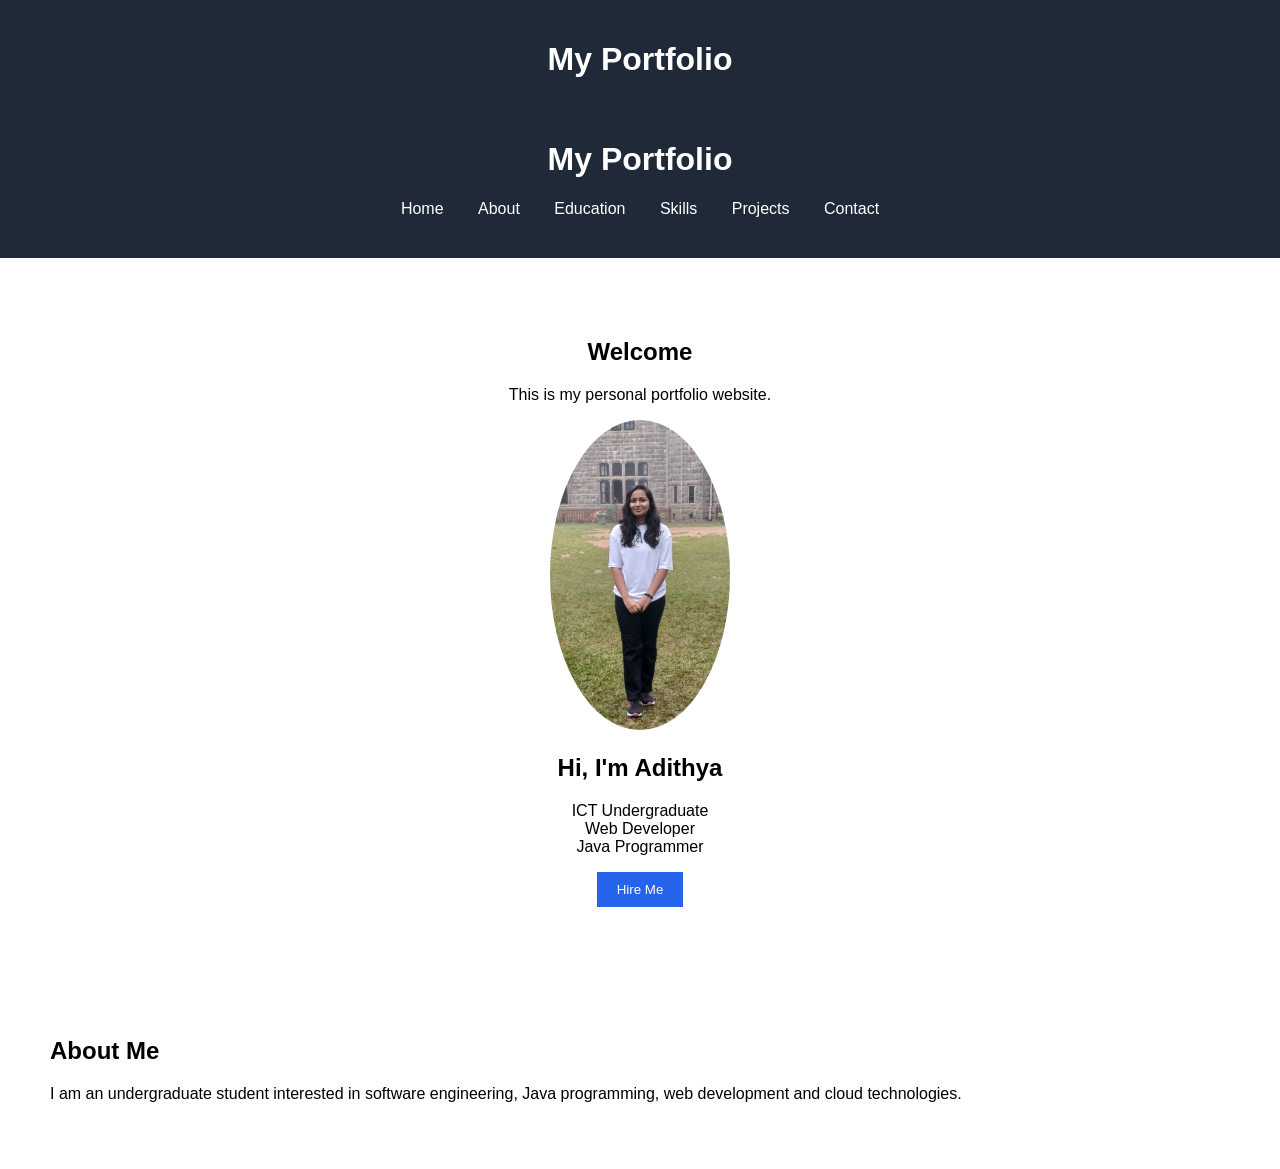
==== index.html @ 4e581aad "Add About Me section" ====
<!DOCTYPE html>
<html lang="en">
<head>
    <meta charset="UTF-8">
    <meta name="viewport" content="width=device-width, initial-scale=1.0">
    <title>Adithya Portfolio</title>

    <link rel="stylesheet" href="style.css">
</head>
<body>

<header>
    <h1>My Portfolio</h1>
    <header>

<h1>My Portfolio</h1>

<nav>

<a href="#">Home</a>
<a href="#">About</a>
<a href="#">Education</a>
<a href="#">Skills</a>
<a href="#">Projects</a>
<a href="#">Contact</a>

</nav>

</header>


</header>

<section class="hero">
    <h2>Welcome</h2>
    <p>This is my personal portfolio website.</p>
    

<img src="images/img01.jpg" width="180">

<h2>Hi, I'm Adithya</h2>

<p>
ICT Undergraduate
<br>
Web Developer
<br>
Java Programmer
</p>

<button>Hire Me</button>


</section>

<section id="about">

<h2>About Me</h2>

<p>

I am an undergraduate student interested in
software engineering, Java programming,
web development and cloud technologies.

</p>

</section>



<script src="script.js"></script>

</body>
</html>
---- style.css ----
body{
    margin:0;
    font-family:Arial,sans-serif;
}

header{
    background:#1f2937;
    color:white;
    text-align:center;
    padding:20px;
}

.hero{
    text-align:center;
    padding:60px;
}

nav{
    margin-top:15px;
}

nav a{
    color:white;
    text-decoration:none;
    margin:15px;
}

.hero img{
    border-radius:50%;
}

button{
    padding:10px 20px;
    background:#2563eb;
    color:white;
    border:none;
    cursor:pointer;
}

section{
    padding:50px;
}
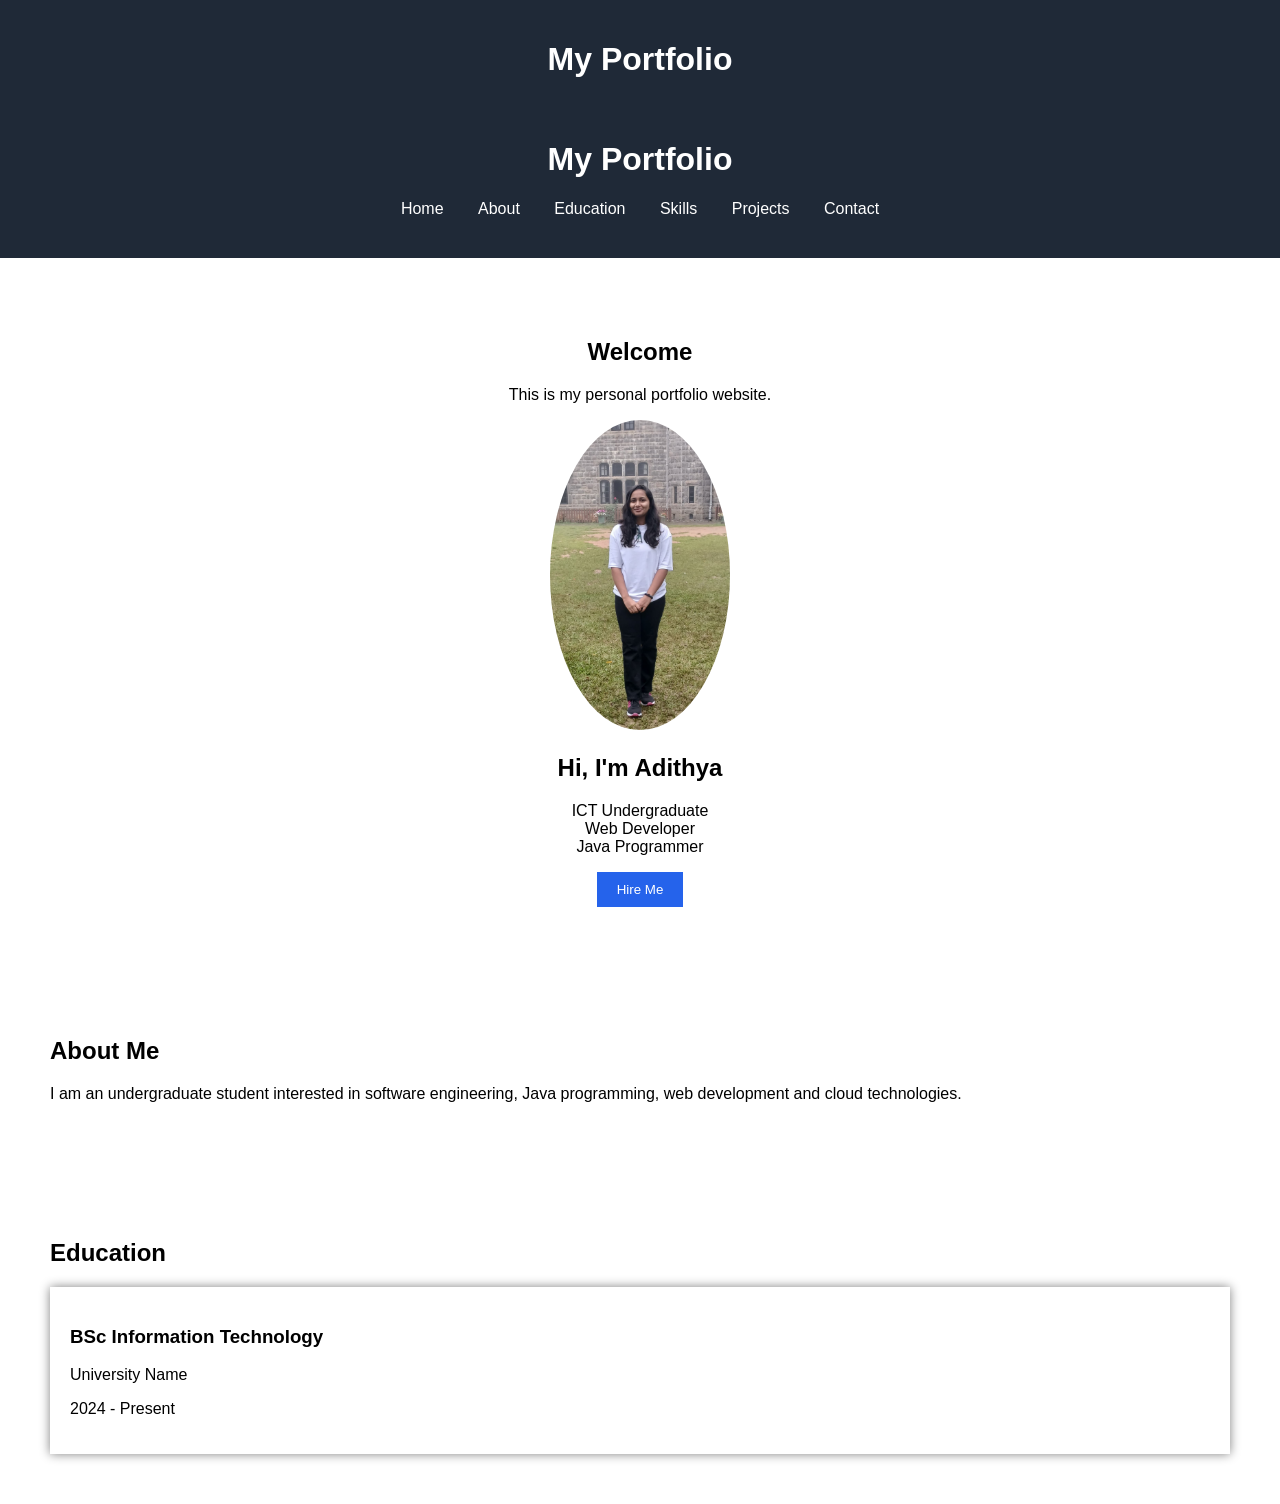
==== commit 1d9538b8: "Add Education section" ====
--- a/index.html
+++ b/index.html
@@ -67,6 +67,22 @@
 
 </section>
 
+<section id="education">
+
+<h2>Education</h2>
+
+<div class="card">
+
+<h3>BSc Information Technology</h3>
+
+<p>University Name</p>
+
+<p>2024 - Present</p>
+
+</div>
+
+</section>
+
 
 
 <script src="script.js"></script>
--- a/style.css
+++ b/style.css
@@ -40,3 +40,15 @@
 section{
     padding:50px;
 }
+
+.card{
+
+background:white;
+
+padding:20px;
+
+box-shadow:0 0 10px gray;
+
+margin-top:20px;
+
+}
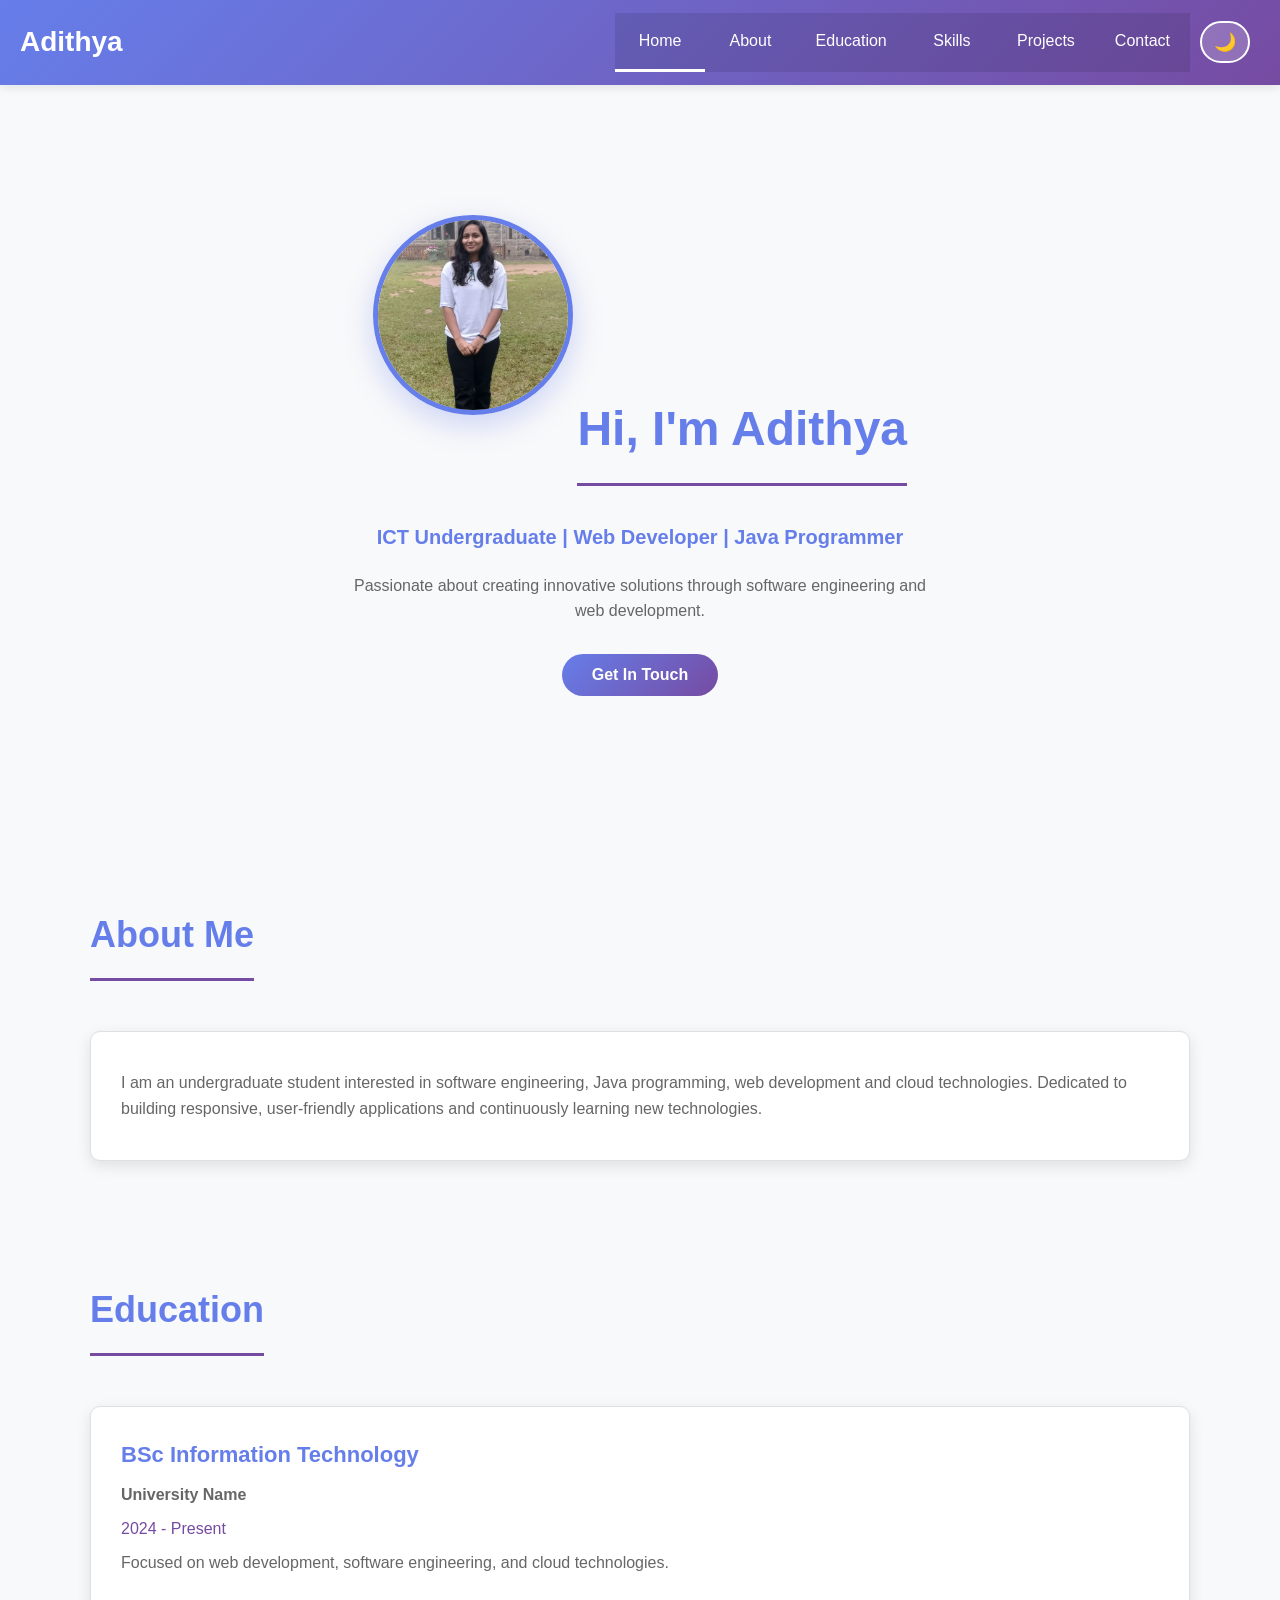
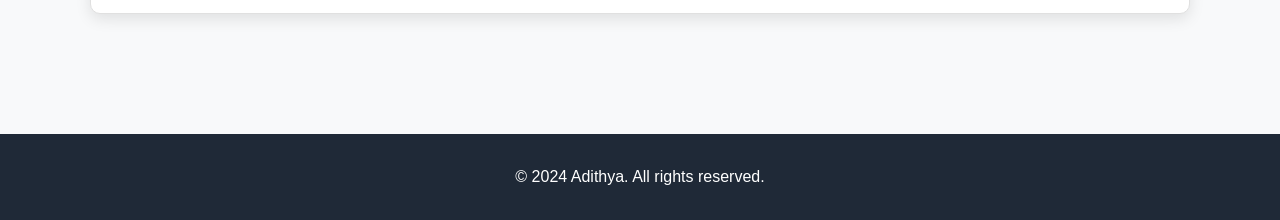
==== commit 9a1b56e4: "Add dark and bright themes" ====
--- a/index.html
+++ b/index.html
@@ -4,86 +4,62 @@
     <meta charset="UTF-8">
     <meta name="viewport" content="width=device-width, initial-scale=1.0">
     <title>Adithya Portfolio</title>
-
     <link rel="stylesheet" href="style.css">
 </head>
 <body>
 
 <header>
-    <h1>My Portfolio</h1>
-    <header>
-
-<h1>My Portfolio</h1>
-
-<nav>
-
-<a href="#">Home</a>
-<a href="#">About</a>
-<a href="#">Education</a>
-<a href="#">Skills</a>
-<a href="#">Projects</a>
-<a href="#">Contact</a>
-
-</nav>
-
-</header>
-
-
+    <h1>Adithya</h1>
+    <nav>
+        <a href="index.html">Home</a>
+        <a href="about.html">About</a>
+        <a href="education.html">Education</a>
+        <a href="skills.html">Skills</a>
+        <a href="projects.html">Projects</a>
+        <a href="contact.html">Contact</a>
+    </nav>
+    <div class="header-right">
+        <button class="theme-toggle" title="Toggle theme">
+            <span id="theme-icon">🌙</span>
+        </button>
+    </div>
 </header>
 
 <section class="hero">
-    <h2>Welcome</h2>
-    <p>This is my personal portfolio website.</p>
-    
-
-<img src="images/img01.jpg" width="180">
-
-<h2>Hi, I'm Adithya</h2>
-
-<p>
-ICT Undergraduate
-<br>
-Web Developer
-<br>
-Java Programmer
-</p>
-
-<button>Hire Me</button>
-
-
+    <img src="images/img01.jpg" alt="Profile Picture">
+    <h2>Hi, I'm Adithya</h2>
+    <p style="font-size: 20px; font-weight: 600; color: #667eea; margin: 15px 0;">
+        ICT Undergraduate | Web Developer | Java Programmer
+    </p>
+    <p style="font-size: 16px; color: #666; margin: 20px 0; max-width: 600px; margin-left: auto; margin-right: auto;">
+        Passionate about creating innovative solutions through software engineering and web development.
+    </p>
+    <button>Get In Touch</button>
 </section>
 
 <section id="about">
-
-<h2>About Me</h2>
-
-<p>
-
-I am an undergraduate student interested in
-software engineering, Java programming,
-web development and cloud technologies.
-
-</p>
-
+    <h2>About Me</h2>
+    <div class="card">
+        <p>
+            I am an undergraduate student interested in software engineering, Java programming, web development and cloud technologies.
+            Dedicated to building responsive, user-friendly applications and continuously learning new technologies.
+        </p>
+    </div>
 </section>
 
 <section id="education">
-
-<h2>Education</h2>
-
-<div class="card">
-
-<h3>BSc Information Technology</h3>
-
-<p>University Name</p>
-
-<p>2024 - Present</p>
-
-</div>
-
+    <h2>Education</h2>
+    <div class="card">
+        <h3>BSc Information Technology</h3>
+        <p><strong>University Name</strong></p>
+        <p style="color: #764ba2;">2024 - Present</p>
+        <p>Focused on web development, software engineering, and cloud technologies.</p>
+    </div>
 </section>
 
-
+<footer>
+    <p>&copy; 2024 Adithya. All rights reserved.</p>
+</footer>
 
 <script src="script.js"></script>
 
--- a/style.css
+++ b/style.css
@@ -1,54 +1,256 @@
-body{
-    margin:0;
-    font-family:Arial,sans-serif;
-}
-
-header{
-    background:#1f2937;
-    color:white;
-    text-align:center;
-    padding:20px;
-}
-
-.hero{
-    text-align:center;
-    padding:60px;
-}
-
-nav{
-    margin-top:15px;
-}
-
-nav a{
-    color:white;
-    text-decoration:none;
-    margin:15px;
-}
-
-.hero img{
-    border-radius:50%;
-}
-
-button{
-    padding:10px 20px;
-    background:#2563eb;
-    color:white;
-    border:none;
-    cursor:pointer;
-}
-
-section{
-    padding:50px;
-}
-
-.card{
-
-background:white;
-
-padding:20px;
-
-box-shadow:0 0 10px gray;
-
-margin-top:20px;
-
-}
+:root {
+    --bg-primary: #f8f9fa;
+    --bg-secondary: #ffffff;
+    --text-primary: #333333;
+    --text-secondary: #666666;
+    --header-bg: linear-gradient(135deg, #667eea 0%, #764ba2 100%);
+    --accent-color: #667eea;
+    --accent-dark: #764ba2;
+    --card-shadow: rgba(0,0,0,0.1);
+    --border-color: #e0e0e0;
+}
+
+body[data-theme="dark"] {
+    --bg-primary: #0f172a;
+    --bg-secondary: #1e293b;
+    --text-primary: #f1f5f9;
+    --text-secondary: #cbd5e1;
+    --header-bg: linear-gradient(135deg, #667eea 0%, #764ba2 100%);
+    --accent-color: #667eea;
+    --accent-dark: #764ba2;
+    --card-shadow: rgba(0,0,0,0.3);
+    --border-color: #334155;
+}
+
+* {
+    margin: 0;
+    padding: 0;
+    box-sizing: border-box;
+}
+
+body {
+    font-family: 'Segoe UI', Tahoma, Geneva, Verdana, sans-serif;
+    line-height: 1.6;
+    color: var(--text-primary);
+    background: var(--bg-primary);
+    transition: background-color 0.3s ease, color 0.3s ease;
+}
+
+header {
+    background: var(--header-bg);
+    color: white;
+    padding: 0;
+    position: sticky;
+    top: 0;
+    z-index: 1000;
+    box-shadow: 0 2px 10px rgba(0,0,0,0.1);
+    display: flex;
+    justify-content: space-between;
+    align-items: center;
+}
+
+header h1 {
+    padding: 20px;
+    font-size: 28px;
+    margin: 0;
+    flex: 1;
+}
+
+.header-right {
+    display: flex;
+    align-items: center;
+    gap: 15px;
+    padding-right: 20px;
+}
+
+.theme-toggle {
+    background: rgba(255,255,255,0.2);
+    color: white;
+    border: 2px solid white;
+    padding: 8px 12px;
+    border-radius: 50px;
+    cursor: pointer;
+    font-size: 18px;
+    transition: all 0.3s ease;
+    display: flex;
+    align-items: center;
+    gap: 8px;
+}
+
+.theme-toggle:hover {
+    background: rgba(255,255,255,0.3);
+    transform: scale(1.1);
+}
+
+nav {
+    display: flex;
+    justify-content: center;
+    flex-wrap: wrap;
+    gap: 0;
+    background: rgba(0,0,0,0.1);
+    padding: 0;
+    flex: 1;
+}
+
+nav a {
+    color: white;
+    text-decoration: none;
+    padding: 15px 20px;
+    transition: all 0.3s ease;
+    flex: 1;
+    text-align: center;
+    max-width: 150px;
+}
+
+nav a:hover {
+    background: rgba(255,255,255,0.2);
+    transform: translateY(-2px);
+}
+
+.hero {
+    text-align: center;
+    padding: 100px 50px;
+    background: linear-gradient(135deg, var(--accent-color)15 0%, var(--accent-dark)15 100%);
+    margin-bottom: 40px;
+    transition: background-color 0.3s ease;
+}
+
+.hero h2 {
+    font-size: 48px;
+    margin-bottom: 20px;
+    color: var(--accent-color);
+    font-weight: 700;
+}
+
+.hero p {
+    font-size: 18px;
+    color: var(--text-secondary);
+    margin: 10px 0;
+}
+
+.hero img {
+    border-radius: 50%;
+    width: 200px;
+    height: 200px;
+    object-fit: cover;
+    margin: 30px 0;
+    box-shadow: 0 10px 30px rgba(102, 126, 234, 0.3);
+    border: 5px solid var(--accent-color);
+}
+
+button, .btn {
+    padding: 12px 30px;
+    background: linear-gradient(135deg, #667eea 0%, #764ba2 100%);
+    color: white;
+    border: none;
+    cursor: pointer;
+    border-radius: 50px;
+    font-size: 16px;
+    font-weight: 600;
+    transition: all 0.3s ease;
+    display: inline-block;
+    text-decoration: none;
+    margin: 10px;
+}
+
+button:hover, .btn:hover {
+    transform: translateY(-3px);
+    box-shadow: 0 10px 20px rgba(102, 126, 234, 0.4);
+}
+
+section {
+    padding: 60px 50px;
+    max-width: 1200px;
+    margin: 0 auto;
+    background: var(--bg-primary);
+}
+
+section h2 {
+    font-size: 36px;
+    margin-bottom: 30px;
+    color: var(--accent-color);
+    border-bottom: 3px solid var(--accent-dark);
+    padding-bottom: 15px;
+    display: inline-block;
+}
+
+.card {
+    background: var(--bg-secondary);
+    padding: 30px;
+    border-radius: 10px;
+    box-shadow: 0 5px 15px var(--card-shadow);
+    margin-top: 20px;
+    transition: all 0.3s ease;
+    color: var(--text-primary);
+    border: 1px solid var(--border-color);
+}
+
+.card:hover {
+    transform: translateY(-5px);
+    box-shadow: 0 15px 30px rgba(102, 126, 234, 0.2);
+}
+
+.card h3 {
+    color: var(--accent-color);
+    margin-bottom: 10px;
+    font-size: 22px;
+}
+
+.card p {
+    color: var(--text-secondary);
+    margin: 8px 0;
+}
+
+footer {
+    background: #1f2937;
+    color: white;
+    text-align: center;
+    padding: 30px;
+    margin-top: 60px;
+}
+
+body[data-theme="dark"] footer {
+    background: #0f172a;
+}
+
+@media (max-width: 768px) {
+    header {
+        flex-wrap: wrap;
+    }
+
+    header h1 {
+        width: 100%;
+    }
+
+    .header-right {
+        width: 100%;
+        justify-content: center;
+        padding: 0 20px 15px;
+    }
+
+    nav {
+        width: 100%;
+        flex-direction: column;
+        order: 3;
+    }
+    
+    nav a {
+        max-width: 100%;
+    }
+    
+    .hero {
+        padding: 50px 20px;
+    }
+    
+    .hero h2 {
+        font-size: 32px;
+    }
+    
+    section {
+        padding: 40px 20px;
+    }
+    
+    section h2 {
+        font-size: 28px;
+    }
+}
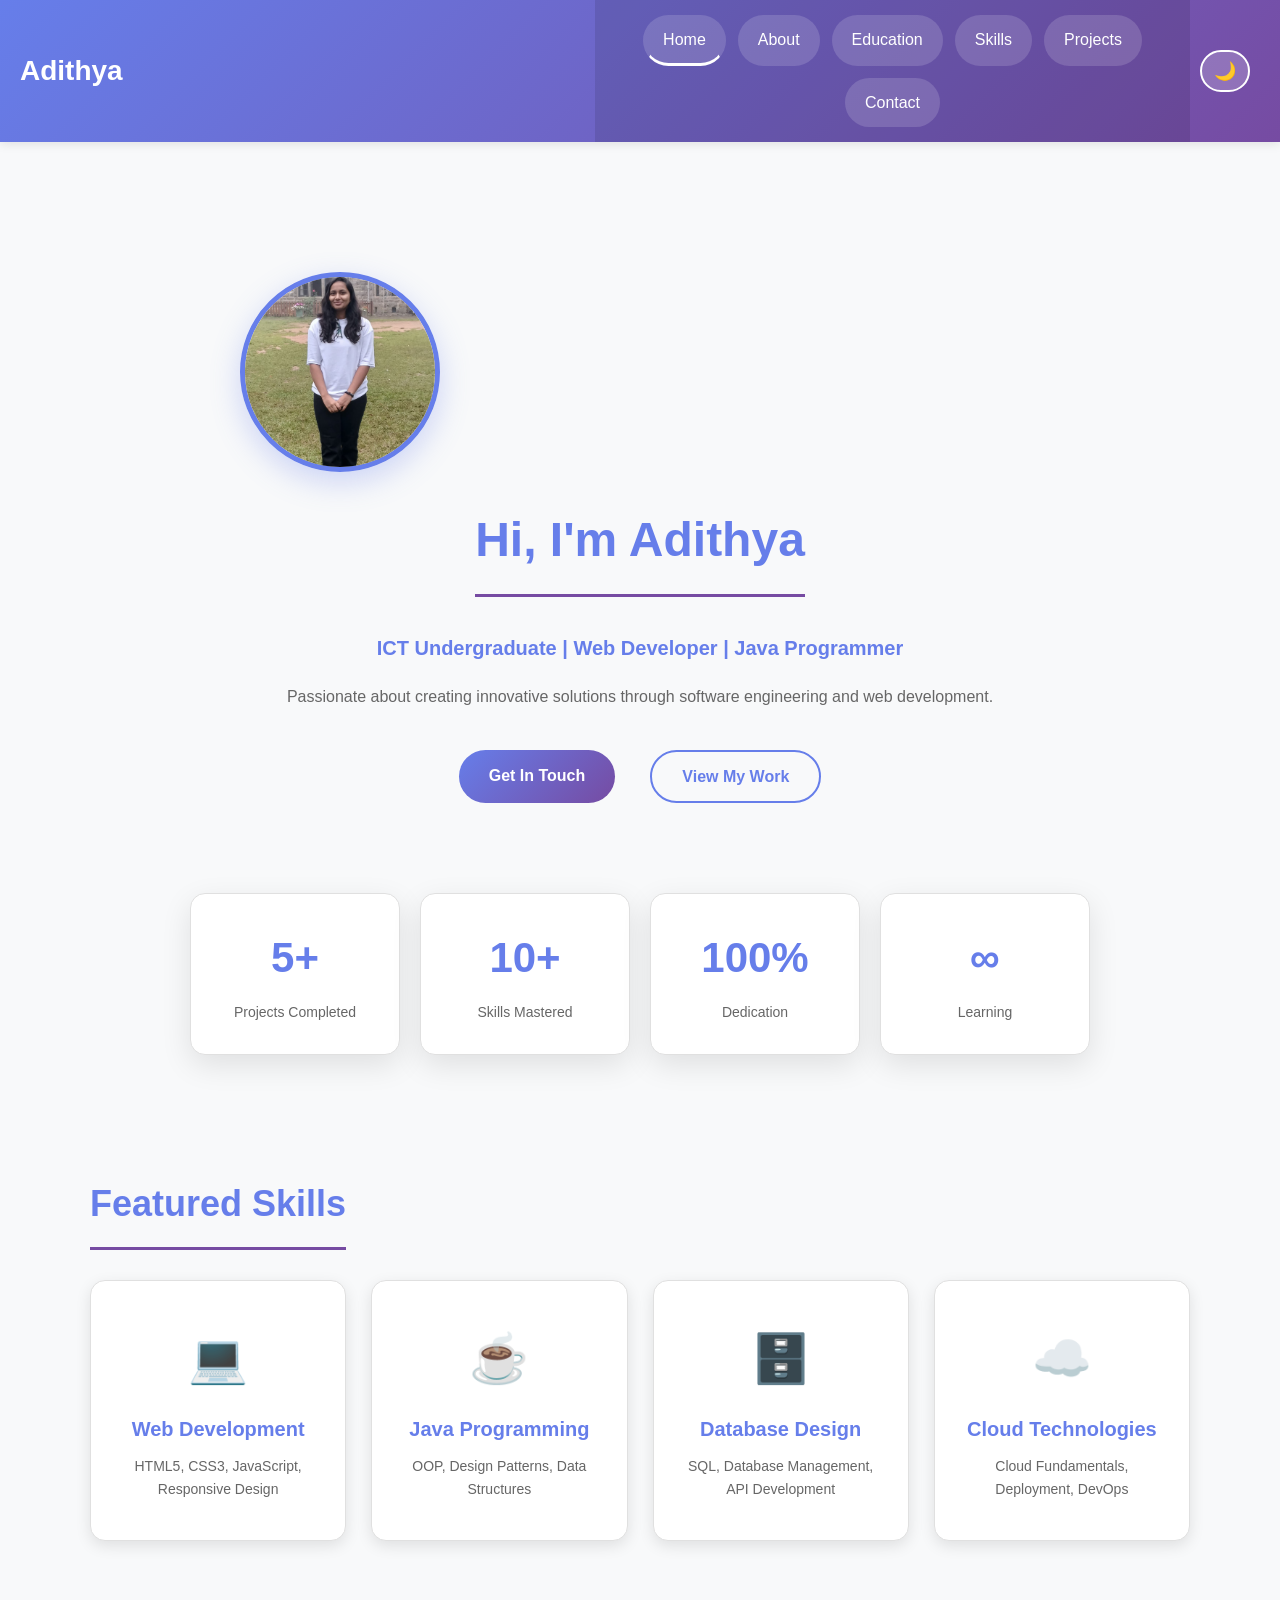
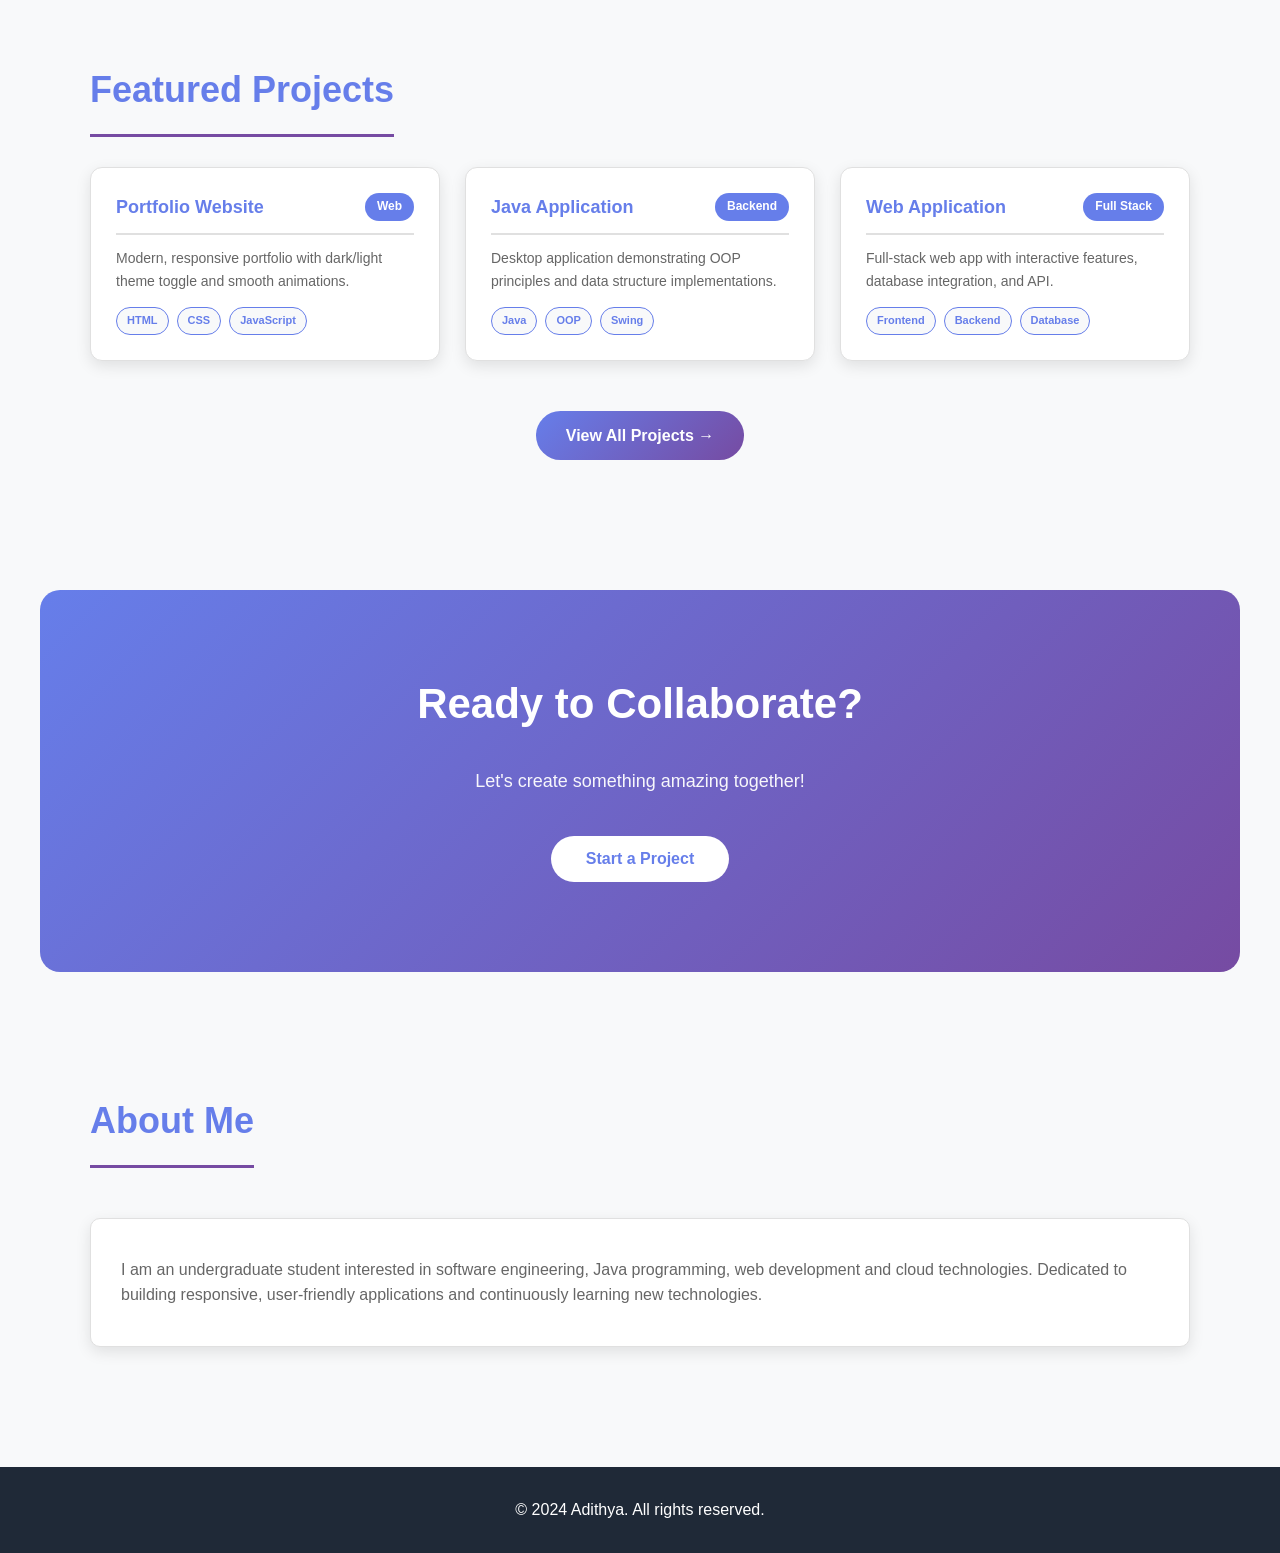
==== commit f80a6c8e: "fix the home page" ====
--- a/index.html
+++ b/index.html
@@ -26,15 +26,116 @@
 </header>
 
 <section class="hero">
-    <img src="images/img01.jpg" alt="Profile Picture">
-    <h2>Hi, I'm Adithya</h2>
-    <p style="font-size: 20px; font-weight: 600; color: #667eea; margin: 15px 0;">
-        ICT Undergraduate | Web Developer | Java Programmer
-    </p>
-    <p style="font-size: 16px; color: #666; margin: 20px 0; max-width: 600px; margin-left: auto; margin-right: auto;">
-        Passionate about creating innovative solutions through software engineering and web development.
-    </p>
-    <button>Get In Touch</button>
+    <div class="hero-content">
+        <img src="images/img01.jpg" alt="Profile Picture" class="hero-img">
+        <h2>Hi, I'm Adithya</h2>
+        <p class="hero-subtitle">ICT Undergraduate | Web Developer | Java Programmer</p>
+        <p class="hero-description">
+            Passionate about creating innovative solutions through software engineering and web development.
+        </p>
+        <div class="hero-buttons">
+            <button class="btn-primary">Get In Touch</button>
+            <a href="projects.html" class="btn-secondary">View My Work</a>
+        </div>
+    </div>
+</section>
+
+<section class="stats">
+    <div class="stat-card">
+        <h3>5+</h3>
+        <p>Projects Completed</p>
+    </div>
+    <div class="stat-card">
+        <h3>10+</h3>
+        <p>Skills Mastered</p>
+    </div>
+    <div class="stat-card">
+        <h3>100%</h3>
+        <p>Dedication</p>
+    </div>
+    <div class="stat-card">
+        <h3>∞</h3>
+        <p>Learning</p>
+    </div>
+</section>
+
+<section id="featured-skills">
+    <h2>Featured Skills</h2>
+    <div class="featured-skills-grid">
+        <div class="skill-card">
+            <div class="skill-icon">💻</div>
+            <h3>Web Development</h3>
+            <p>HTML5, CSS3, JavaScript, Responsive Design</p>
+        </div>
+        <div class="skill-card">
+            <div class="skill-icon">☕</div>
+            <h3>Java Programming</h3>
+            <p>OOP, Design Patterns, Data Structures</p>
+        </div>
+        <div class="skill-card">
+            <div class="skill-icon">🗄️</div>
+            <h3>Database Design</h3>
+            <p>SQL, Database Management, API Development</p>
+        </div>
+        <div class="skill-card">
+            <div class="skill-icon">☁️</div>
+            <h3>Cloud Technologies</h3>
+            <p>Cloud Fundamentals, Deployment, DevOps</p>
+        </div>
+    </div>
+</section>
+
+<section id="featured-projects">
+    <h2>Featured Projects</h2>
+    <div class="featured-projects-grid">
+        <div class="project-preview">
+            <div class="project-header">
+                <h3>Portfolio Website</h3>
+                <span class="project-tag">Web</span>
+            </div>
+            <p>Modern, responsive portfolio with dark/light theme toggle and smooth animations.</p>
+            <div class="project-tech">
+                <span class="tech-tag">HTML</span>
+                <span class="tech-tag">CSS</span>
+                <span class="tech-tag">JavaScript</span>
+            </div>
+        </div>
+        <div class="project-preview">
+            <div class="project-header">
+                <h3>Java Application</h3>
+                <span class="project-tag">Backend</span>
+            </div>
+            <p>Desktop application demonstrating OOP principles and data structure implementations.</p>
+            <div class="project-tech">
+                <span class="tech-tag">Java</span>
+                <span class="tech-tag">OOP</span>
+                <span class="tech-tag">Swing</span>
+            </div>
+        </div>
+        <div class="project-preview">
+            <div class="project-header">
+                <h3>Web Application</h3>
+                <span class="project-tag">Full Stack</span>
+            </div>
+            <p>Full-stack web app with interactive features, database integration, and API.</p>
+            <div class="project-tech">
+                <span class="tech-tag">Frontend</span>
+                <span class="tech-tag">Backend</span>
+                <span class="tech-tag">Database</span>
+            </div>
+        </div>
+    </div>
+    <div class="view-all">
+        <a href="projects.html" class="btn-primary">View All Projects →</a>
+    </div>
+</section>
+
+<section id="cta">
+    <div class="cta-content">
+        <h2>Ready to Collaborate?</h2>
+        <p>Let's create something amazing together!</p>
+        <button class="btn-cta">Start a Project</button>
+    </div>
 </section>
 
 <section id="about">
@@ -47,16 +148,6 @@
     </div>
 </section>
 
-<section id="education">
-    <h2>Education</h2>
-    <div class="card">
-        <h3>BSc Information Technology</h3>
-        <p><strong>University Name</strong></p>
-        <p style="color: #764ba2;">2024 - Present</p>
-        <p>Focused on web development, software engineering, and cloud technologies.</p>
-    </div>
-</section>
-
 <footer>
     <p>&copy; 2024 Adithya. All rights reserved.</p>
 </footer>
--- a/style.css
+++ b/style.css
@@ -10,7 +10,7 @@
     --border-color: #e0e0e0;
 }
 
-body[data-theme="dark"] {
+html[data-theme="dark"] {
     --bg-primary: #0f172a;
     --bg-secondary: #1e293b;
     --text-primary: #f1f5f9;
@@ -86,24 +86,27 @@
     display: flex;
     justify-content: center;
     flex-wrap: wrap;
-    gap: 0;
+    gap: 12px;
     background: rgba(0,0,0,0.1);
-    padding: 0;
+    padding: 15px 20px;
     flex: 1;
 }
 
 nav a {
     color: white;
     text-decoration: none;
-    padding: 15px 20px;
-    transition: all 0.3s ease;
-    flex: 1;
-    text-align: center;
-    max-width: 150px;
+    padding: 10px 18px;
+    border-radius: 50px;
+    background: rgba(255,255,255,0.15);
+    border: 2px solid transparent;
+    transition: all 0.3s ease;
+    font-weight: 500;
+    white-space: nowrap;
 }
 
 nav a:hover {
-    background: rgba(255,255,255,0.2);
+    background: rgba(255,255,255,0.3);
+    border: 2px solid rgba(255,255,255,0.5);
     transform: translateY(-2px);
 }
 
@@ -115,6 +118,22 @@
     transition: background-color 0.3s ease;
 }
 
+.hero-content {
+    max-width: 800px;
+    margin: 0 auto;
+}
+
+.hero-img {
+    border-radius: 50%;
+    width: 200px;
+    height: 200px;
+    object-fit: cover;
+    margin: 0 auto 30px;
+    box-shadow: 0 10px 30px rgba(102, 126, 234, 0.3);
+    border: 5px solid var(--accent-color);
+    display: block;
+}
+
 .hero h2 {
     font-size: 48px;
     margin-bottom: 20px;
@@ -122,13 +141,287 @@
     font-weight: 700;
 }
 
-.hero p {
+.hero-subtitle {
+    font-size: 20px;
+    font-weight: 600;
+    margin: 15px 0;
+    color: var(--accent-color);
+}
+
+.hero-description {
+    font-size: 16px;
+    margin: 20px 0 30px;
+    color: var(--text-secondary);
+}
+
+.hero-buttons {
+    display: flex;
+    gap: 15px;
+    justify-content: center;
+    flex-wrap: wrap;
+}
+
+.btn-primary {
+    padding: 12px 30px;
+    background: linear-gradient(135deg, #667eea 0%, #764ba2 100%);
+    color: white;
+    border: none;
+    cursor: pointer;
+    border-radius: 50px;
+    font-size: 16px;
+    font-weight: 600;
+    transition: all 0.3s ease;
+    display: inline-block;
+    text-decoration: none;
+    margin: 10px;
+}
+
+.btn-primary:hover {
+    transform: translateY(-3px);
+    box-shadow: 0 10px 20px rgba(102, 126, 234, 0.4);
+}
+
+.btn-secondary {
+    padding: 12px 30px;
+    background: transparent;
+    color: var(--accent-color);
+    border: 2px solid var(--accent-color);
+    cursor: pointer;
+    border-radius: 50px;
+    font-size: 16px;
+    font-weight: 600;
+    transition: all 0.3s ease;
+    display: inline-block;
+    text-decoration: none;
+    margin: 10px;
+}
+
+.btn-secondary:hover {
+    background: var(--accent-color);
+    color: white;
+    transform: translateY(-3px);
+}
+
+.stats {
+    display: grid;
+    grid-template-columns: repeat(auto-fit, minmax(200px, 1fr));
+    gap: 20px;
+    max-width: 1000px;
+    margin: -60px auto 60px;
+    padding: 0 50px;
+    position: relative;
+    z-index: 10;
+}
+
+.stat-card {
+    background: var(--bg-secondary);
+    padding: 30px 20px;
+    border-radius: 15px;
+    text-align: center;
+    box-shadow: 0 10px 30px var(--card-shadow);
+    border: 1px solid var(--border-color);
+    transition: all 0.3s ease;
+}
+
+.stat-card:hover {
+    transform: translateY(-8px);
+    box-shadow: 0 20px 40px rgba(102, 126, 234, 0.2);
+}
+
+.stat-card h3 {
+    font-size: 42px;
+    color: var(--accent-color);
+    margin: 0 0 10px 0;
+}
+
+.stat-card p {
+    font-size: 14px;
+    color: var(--text-secondary);
+    margin: 0;
+}
+
+#featured-skills {
+    background: var(--bg-primary);
+    padding: 60px 50px;
+}
+
+.featured-skills-grid {
+    display: grid;
+    grid-template-columns: repeat(auto-fit, minmax(250px, 1fr));
+    gap: 25px;
+    max-width: 1200px;
+    margin: 0 auto;
+}
+
+.skill-card {
+    background: var(--bg-secondary);
+    padding: 40px 25px;
+    border-radius: 15px;
+    text-align: center;
+    box-shadow: 0 5px 15px var(--card-shadow);
+    border: 1px solid var(--border-color);
+    transition: all 0.3s ease;
+}
+
+.skill-card:hover {
+    transform: translateY(-8px);
+    box-shadow: 0 15px 35px rgba(102, 126, 234, 0.2);
+}
+
+.skill-icon {
+    font-size: 48px;
+    margin-bottom: 15px;
+}
+
+.skill-card h3 {
+    color: var(--accent-color);
+    margin: 15px 0 10px;
+    font-size: 20px;
+}
+
+.skill-card p {
+    color: var(--text-secondary);
+    font-size: 14px;
+}
+
+#featured-projects {
+    padding: 60px 50px;
+    max-width: 1200px;
+    margin: 0 auto;
+}
+
+.featured-projects-grid {
+    display: grid;
+    grid-template-columns: repeat(auto-fit, minmax(300px, 1fr));
+    gap: 25px;
+    margin-bottom: 40px;
+}
+
+.project-preview {
+    background: var(--bg-secondary);
+    padding: 25px;
+    border-radius: 12px;
+    box-shadow: 0 5px 15px var(--card-shadow);
+    border: 1px solid var(--border-color);
+    transition: all 0.3s ease;
+    display: flex;
+    flex-direction: column;
+}
+
+.project-preview:hover {
+    transform: translateY(-8px);
+    box-shadow: 0 15px 30px rgba(102, 126, 234, 0.2);
+}
+
+.project-header {
+    display: flex;
+    justify-content: space-between;
+    align-items: center;
+    margin-bottom: 12px;
+    border-bottom: 2px solid var(--border-color);
+    padding-bottom: 12px;
+}
+
+.project-header h3 {
+    color: var(--accent-color);
+    margin: 0;
     font-size: 18px;
+}
+
+.project-tag {
+    background: var(--accent-color);
+    color: white;
+    padding: 4px 12px;
+    border-radius: 20px;
+    font-size: 12px;
+    font-weight: 600;
+}
+
+.project-preview p {
     color: var(--text-secondary);
-    margin: 10px 0;
-}
-
-.hero img {
+    font-size: 14px;
+    flex-grow: 1;
+    margin-bottom: 15px;
+}
+
+.project-tech {
+    display: flex;
+    flex-wrap: wrap;
+    gap: 8px;
+}
+
+.project-tech .tech-tag {
+    background: var(--bg-primary);
+    color: var(--accent-color);
+    padding: 4px 10px;
+    border-radius: 15px;
+    font-size: 11px;
+    font-weight: 600;
+    border: 1px solid var(--accent-color);
+}
+
+.view-all {
+    text-align: center;
+}
+
+#cta {
+    background: linear-gradient(135deg, #667eea 0%, #764ba2 100%);
+    color: white;
+    padding: 80px 50px;
+    text-align: center;
+    margin: 60px 0;
+    border-radius: 20px;
+    max-width: 1200px;
+    margin-left: auto;
+    margin-right: auto;
+}
+
+.cta-content h2 {
+    color: white;
+    border: none;
+    font-size: 42px;
+    margin-bottom: 15px;
+}
+
+.cta-content p {
+    font-size: 18px;
+    margin-bottom: 30px;
+    opacity: 0.95;
+}
+
+.btn-cta {
+    padding: 14px 35px;
+    background: white;
+    color: #667eea;
+    border: none;
+    cursor: pointer;
+    border-radius: 50px;
+    font-size: 16px;
+    font-weight: 700;
+    transition: all 0.3s ease;
+    display: inline-block;
+}
+
+.btn-cta:hover {
+    transform: scale(1.05);
+    box-shadow: 0 10px 25px rgba(0,0,0,0.2);
+}
+
+#featured-projects section h2 {
+    color: var(--accent-color);
+    border-bottom: 3px solid var(--accent-dark);
+    padding-bottom: 15px;
+    display: inline-block;
+}
+
+.hero h2 {
+    font-size: 48px;
+    margin-bottom: 20px;
+    color: var(--accent-color);
+    font-weight: 700;
+}
+
+.hero-img {
     border-radius: 50%;
     width: 200px;
     height: 200px;
@@ -230,12 +523,15 @@
 
     nav {
         width: 100%;
-        flex-direction: column;
+        flex-direction: row;
         order: 3;
+        gap: 8px;
+        padding: 10px 10px;
     }
     
     nav a {
-        max-width: 100%;
+        padding: 8px 12px;
+        font-size: 14px;
     }
     
     .hero {
@@ -245,6 +541,61 @@
     .hero h2 {
         font-size: 32px;
     }
+
+    .hero-img {
+        width: 150px;
+        height: 150px;
+    }
+
+    .hero-subtitle {
+        font-size: 16px;
+    }
+
+    .hero-description {
+        font-size: 14px;
+    }
+
+    .hero-buttons {
+        flex-direction: column;
+        align-items: center;
+    }
+
+    .btn-primary, .btn-secondary {
+        width: 100%;
+        max-width: 300px;
+    }
+
+    .stats {
+        margin: -40px auto 40px;
+        padding: 0 20px;
+        grid-template-columns: repeat(2, 1fr);
+    }
+
+    .stat-card h3 {
+        font-size: 32px;
+    }
+
+    #featured-skills, #featured-projects {
+        padding: 40px 20px;
+    }
+
+    .featured-skills-grid, .featured-projects-grid {
+        grid-template-columns: 1fr;
+    }
+
+    #cta {
+        padding: 50px 20px;
+        margin: 40px 20px;
+        border-radius: 15px;
+    }
+
+    .cta-content h2 {
+        font-size: 28px;
+    }
+
+    .cta-content p {
+        font-size: 16px;
+    }
     
     section {
         padding: 40px 20px;
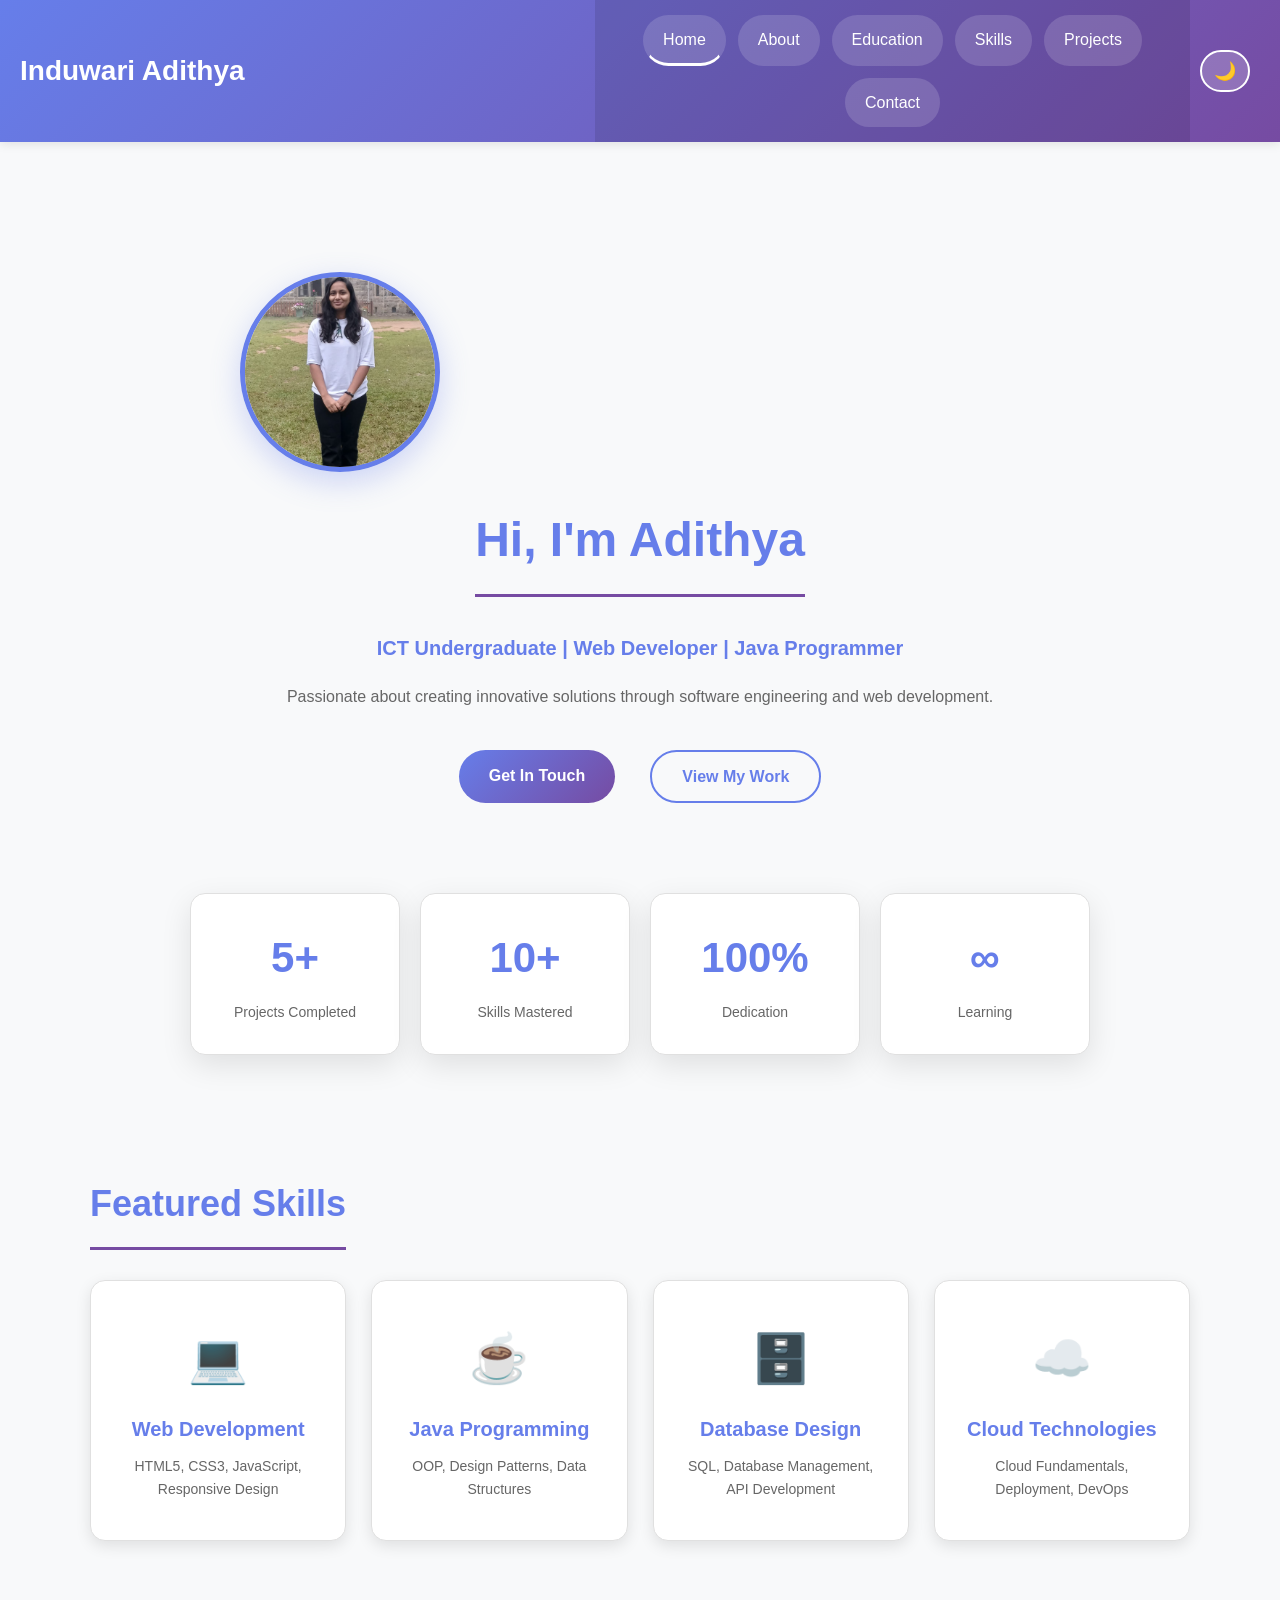
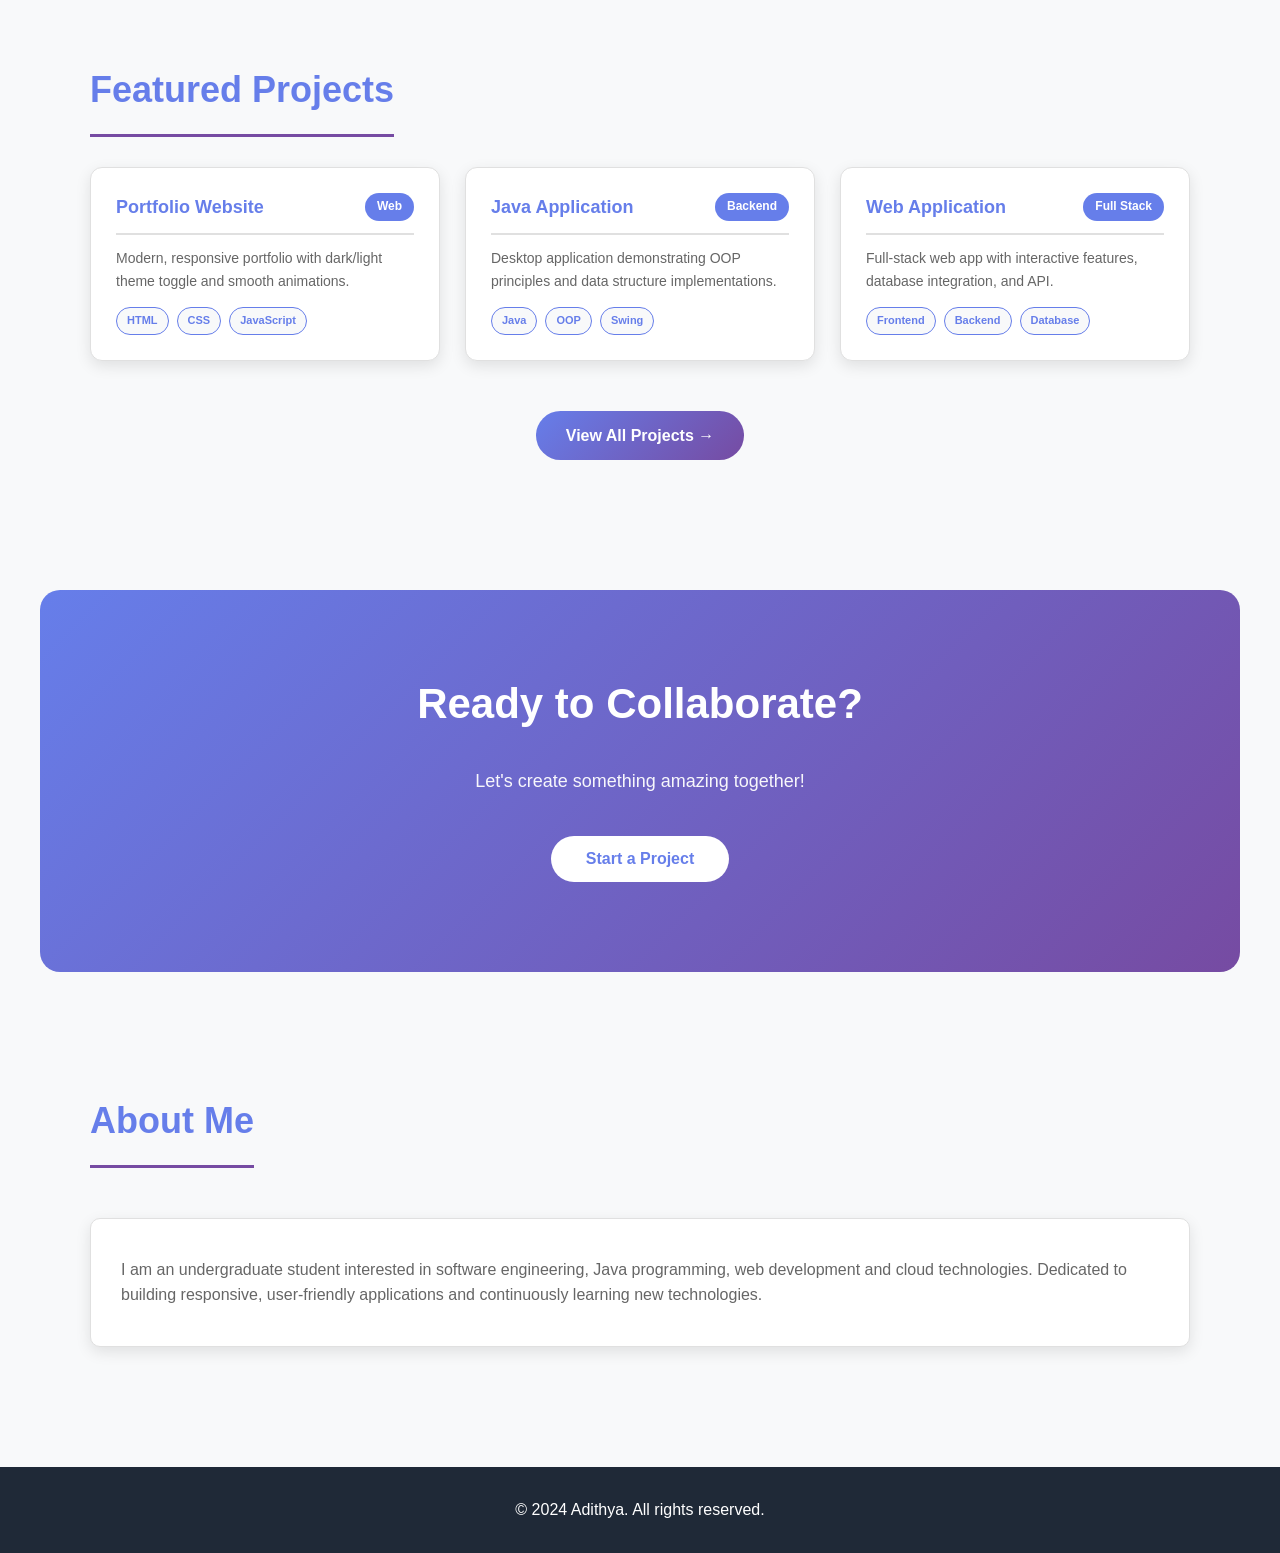
==== commit 93e7bc6a: "Remove duplicate GitHub Actions workflow" ====
--- a/index.html
+++ b/index.html
@@ -9,7 +9,7 @@
 <body>
 
 <header>
-    <h1>Adithya</h1>
+    <h1>Induwari Adithya</h1>
     <nav>
         <a href="index.html">Home</a>
         <a href="about.html">About</a>
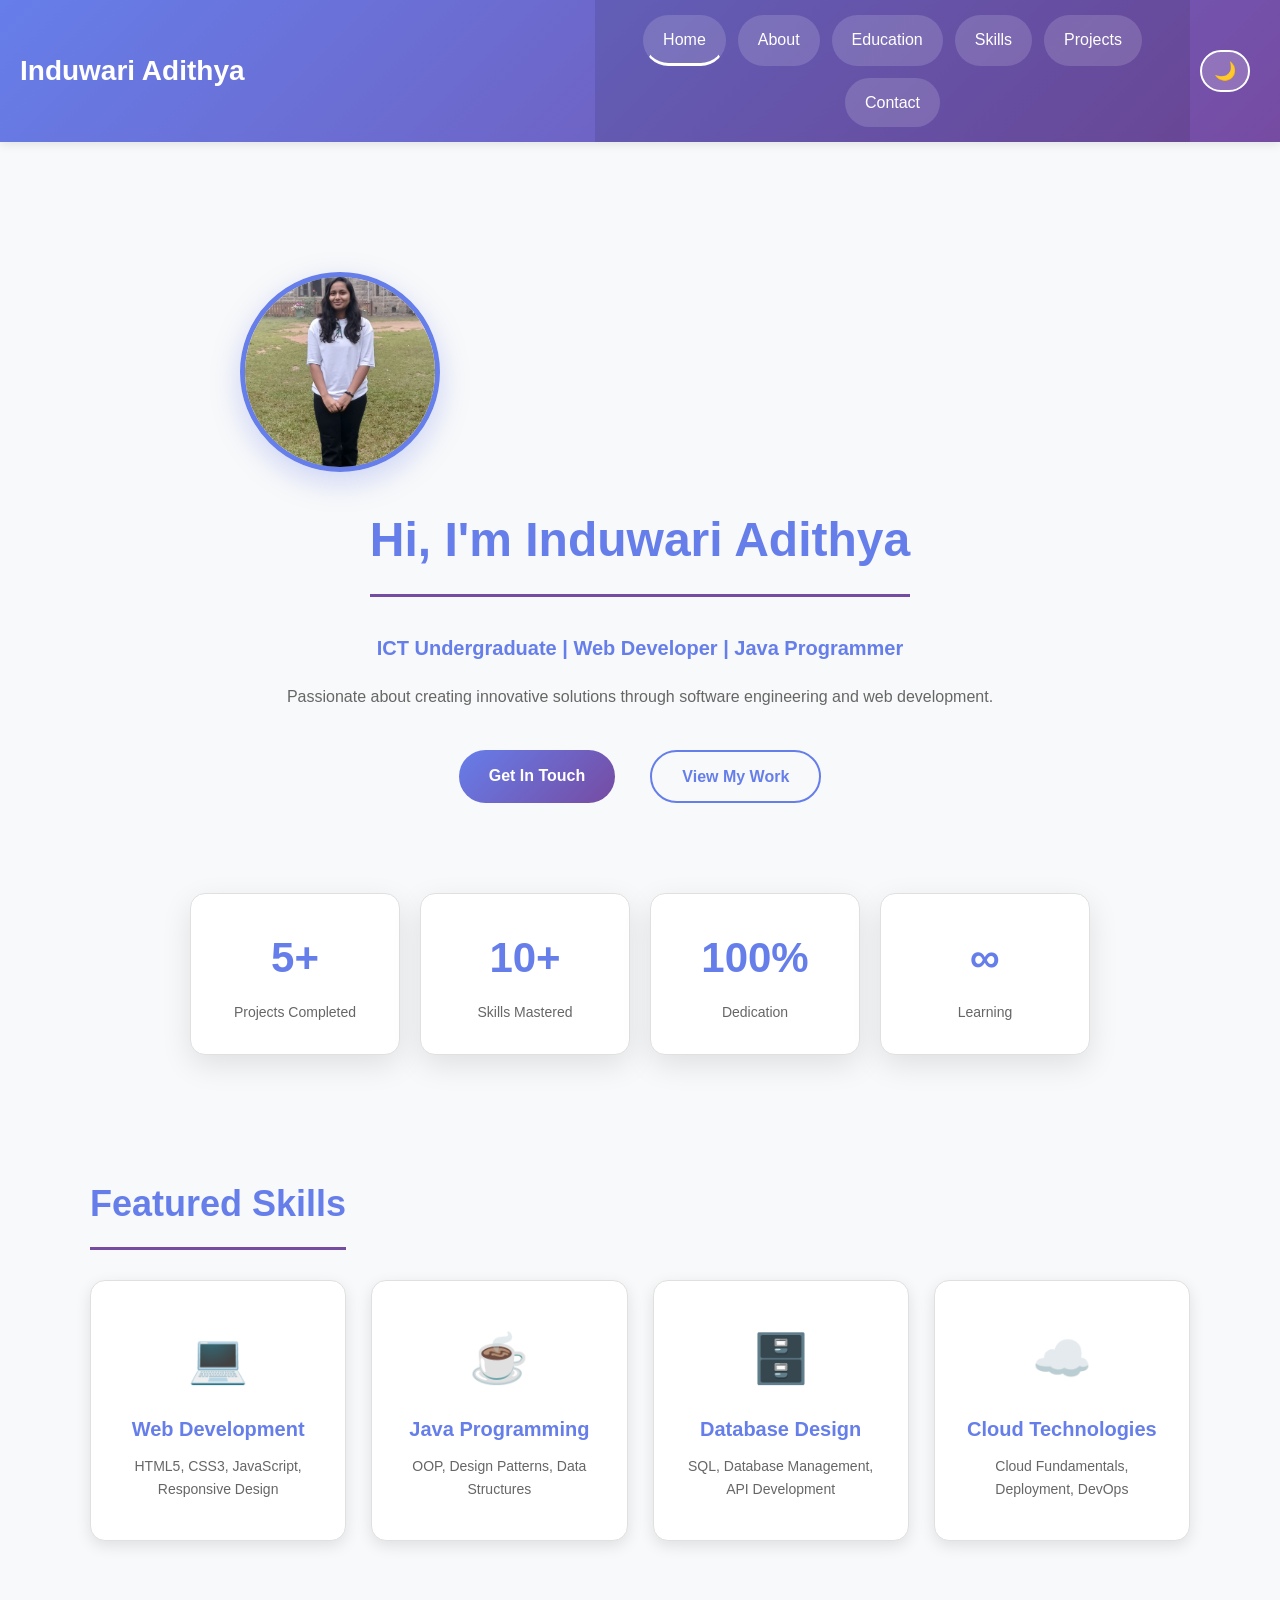
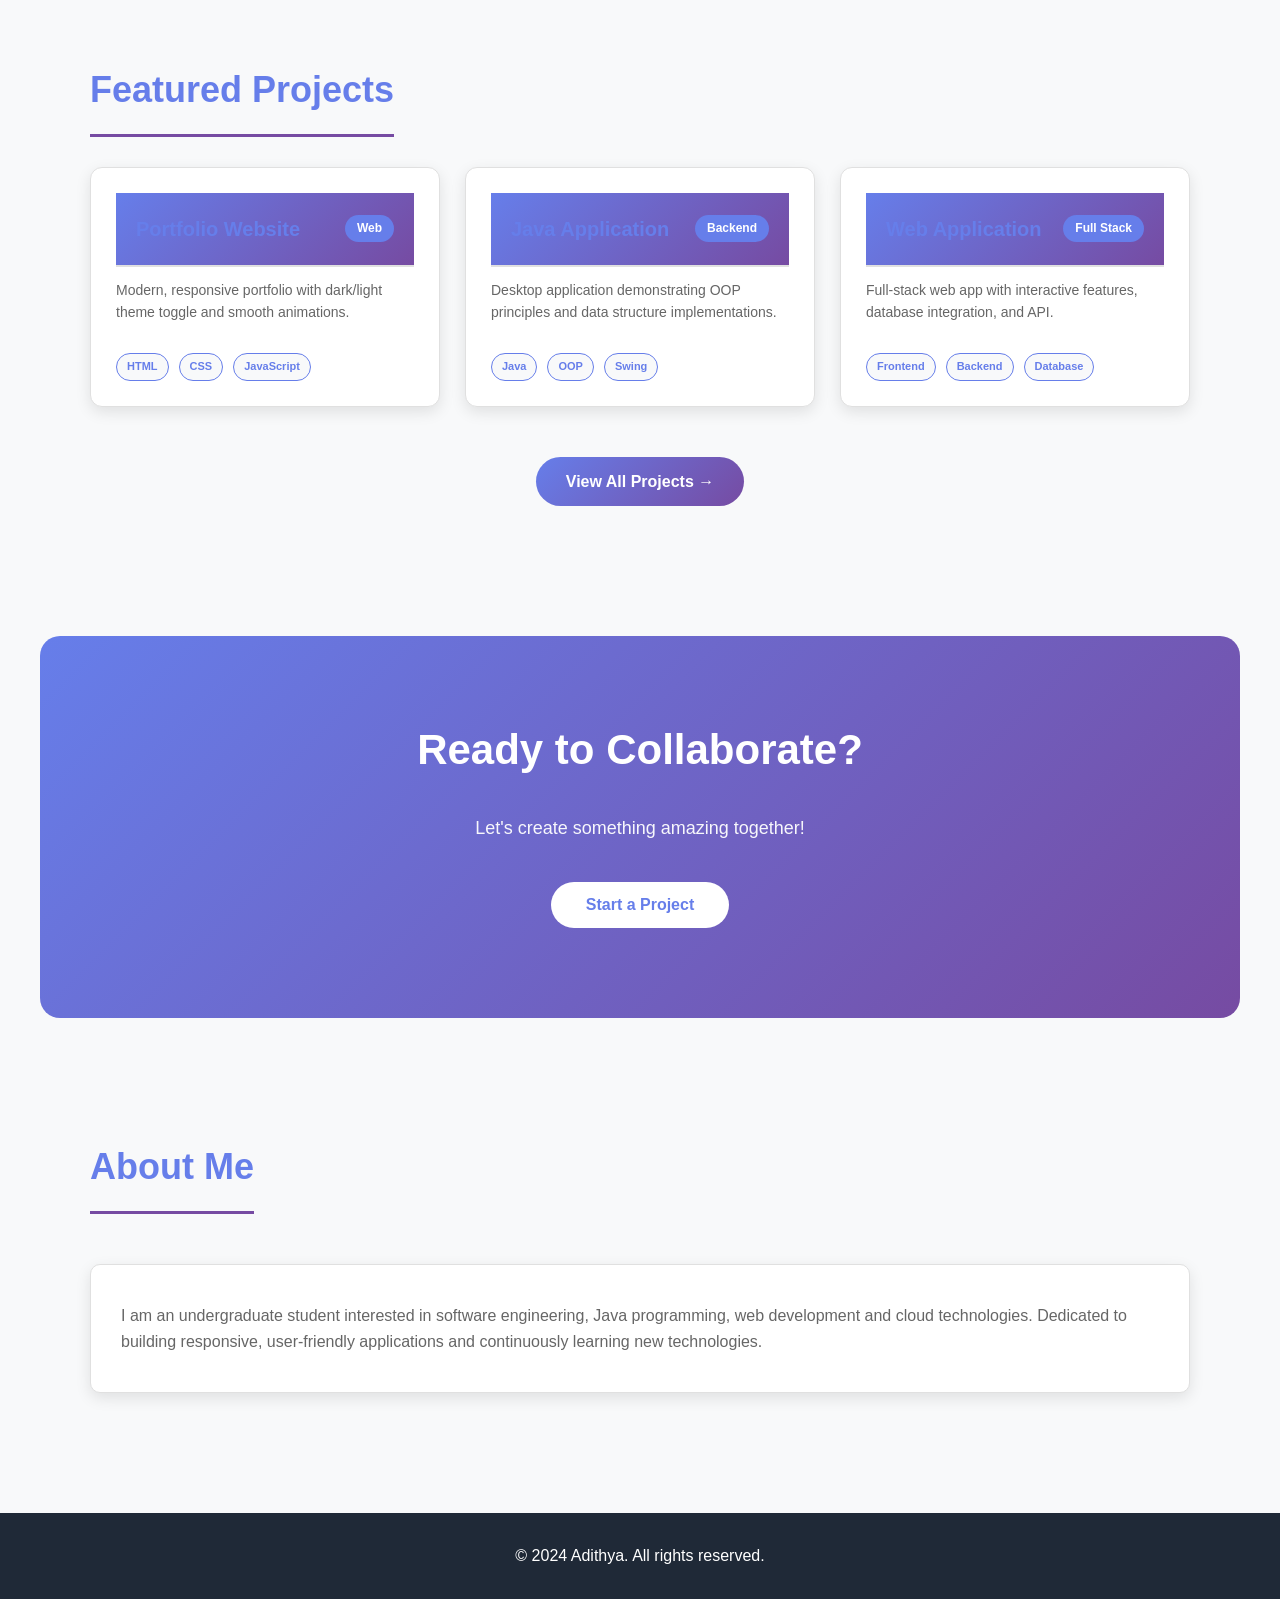
==== commit 5b9173e3: "change text" ====
--- a/index.html
+++ b/index.html
@@ -28,7 +28,7 @@
 <section class="hero">
     <div class="hero-content">
         <img src="images/img01.jpg" alt="Profile Picture" class="hero-img">
-        <h2>Hi, I'm Adithya</h2>
+        <h2>Hi, I'm Induwari Adithya</h2>
         <p class="hero-subtitle">ICT Undergraduate | Web Developer | Java Programmer</p>
         <p class="hero-description">
             Passionate about creating innovative solutions through software engineering and web development.
--- a/style.css
+++ b/style.css
@@ -494,6 +494,25 @@
     margin: 8px 0;
 }
 
+/* Utility Classes */
+.date-year {
+    color: var(--accent-dark);
+    font-weight: 600;
+}
+
+.form-card {
+    background: var(--bg-secondary);
+    padding: 30px;
+    border-radius: 10px;
+    border: 1px solid var(--border-color);
+}
+
+.form-card h3 {
+    color: var(--accent-color);
+    margin-top: 0;
+    margin-bottom: 20px;
+}
+
 footer {
     background: #1f2937;
     color: white;
@@ -504,6 +523,208 @@
 
 body[data-theme="dark"] footer {
     background: #0f172a;
+}
+
+/* SKILLS PAGE */
+.skills-grid {
+    display: grid;
+    grid-template-columns: repeat(auto-fit, minmax(250px, 1fr));
+    gap: 20px;
+    margin-top: 20px;
+}
+
+.skill-category {
+    background: var(--bg-secondary);
+    padding: 25px;
+    border-radius: 10px;
+    box-shadow: 0 5px 15px var(--card-shadow);
+    transition: all 0.3s ease;
+    border: 1px solid var(--border-color);
+}
+
+.skill-category:hover {
+    transform: translateY(-5px);
+    box-shadow: 0 15px 30px rgba(102, 126, 234, 0.2);
+}
+
+.skill-category h3 {
+    color: var(--accent-color);
+    margin-bottom: 15px;
+    border-bottom: 2px solid var(--accent-dark);
+    padding-bottom: 10px;
+}
+
+.skill-item {
+    margin: 12px 0;
+    padding: 8px;
+    background: var(--bg-primary);
+    border-left: 4px solid var(--accent-color);
+    padding-left: 12px;
+    color: var(--text-primary);
+}
+
+/* PROJECTS PAGE */
+.projects-grid {
+    display: grid;
+    grid-template-columns: repeat(auto-fit, minmax(300px, 1fr));
+    gap: 30px;
+    margin-top: 20px;
+}
+
+.project-card {
+    background: var(--bg-secondary);
+    border-radius: 10px;
+    overflow: hidden;
+    box-shadow: 0 5px 15px var(--card-shadow);
+    transition: all 0.3s ease;
+    border: 1px solid var(--border-color);
+}
+
+.project-card:hover {
+    transform: translateY(-8px);
+    box-shadow: 0 15px 30px rgba(102, 126, 234, 0.3);
+}
+
+.project-header {
+    background: linear-gradient(135deg, #667eea 0%, #764ba2 100%);
+    color: white;
+    padding: 20px;
+}
+
+.project-header h3 {
+    margin: 0;
+    font-size: 20px;
+}
+
+.project-body {
+    padding: 20px;
+    color: var(--text-primary);
+}
+
+.project-tech {
+    display: flex;
+    flex-wrap: wrap;
+    gap: 10px;
+    margin-top: 15px;
+}
+
+.tech-tag {
+    background: var(--bg-primary);
+    color: var(--accent-color);
+    padding: 5px 12px;
+    border-radius: 20px;
+    font-size: 12px;
+    font-weight: 600;
+    border: 1px solid var(--accent-color);
+}
+
+/* CONTACT PAGE */
+.contact-container {
+    display: grid;
+    grid-template-columns: 1fr 1fr;
+    gap: 40px;
+    max-width: 1000px;
+    margin: 40px auto;
+}
+
+.contact-info {
+    display: flex;
+    flex-direction: column;
+    gap: 25px;
+}
+
+.contact-item {
+    background: var(--bg-secondary);
+    padding: 25px;
+    border-radius: 10px;
+    box-shadow: 0 5px 15px var(--card-shadow);
+    transition: all 0.3s ease;
+    color: var(--text-primary);
+    border: 1px solid var(--border-color);
+}
+
+.contact-item:hover {
+    transform: translateY(-5px);
+    box-shadow: 0 15px 30px rgba(102, 126, 234, 0.2);
+}
+
+.contact-item h3 {
+    color: var(--accent-color);
+    margin-top: 0;
+    margin-bottom: 10px;
+}
+
+.contact-item a {
+    color: var(--accent-dark);
+    text-decoration: none;
+    font-weight: 600;
+}
+
+.contact-item a:hover {
+    text-decoration: underline;
+}
+
+.form-group {
+    margin-bottom: 20px;
+}
+
+label {
+    display: block;
+    margin-bottom: 8px;
+    font-weight: 600;
+    color: var(--text-primary);
+}
+
+input[type="text"],
+input[type="email"],
+textarea {
+    width: 100%;
+    padding: 12px;
+    border: 2px solid var(--border-color);
+    border-radius: 5px;
+    font-family: inherit;
+    font-size: 16px;
+    transition: all 0.3s ease;
+    background: var(--bg-secondary);
+    color: var(--text-primary);
+}
+
+input[type="text"]:focus,
+input[type="email"]:focus,
+textarea:focus {
+    outline: none;
+    border-color: var(--accent-color);
+    box-shadow: 0 0 0 3px rgba(102, 126, 234, 0.1);
+}
+
+textarea {
+    resize: vertical;
+    min-height: 120px;
+}
+
+.submit-btn {
+    width: 100%;
+    padding: 12px;
+    background: linear-gradient(135deg, #667eea 0%, #764ba2 100%);
+    color: white;
+    border: none;
+    border-radius: 5px;
+    font-size: 16px;
+    font-weight: 600;
+    cursor: pointer;
+    transition: all 0.3s ease;
+}
+
+.submit-btn:hover {
+    transform: translateY(-2px);
+    box-shadow: 0 10px 20px rgba(102, 126, 234, 0.4);
+}
+
+@media (max-width: 768px) {
+    .contact-container {
+        grid-template-columns: 1fr;
+        gap: 30px;
+    }
 }
 
 @media (max-width: 768px) {
